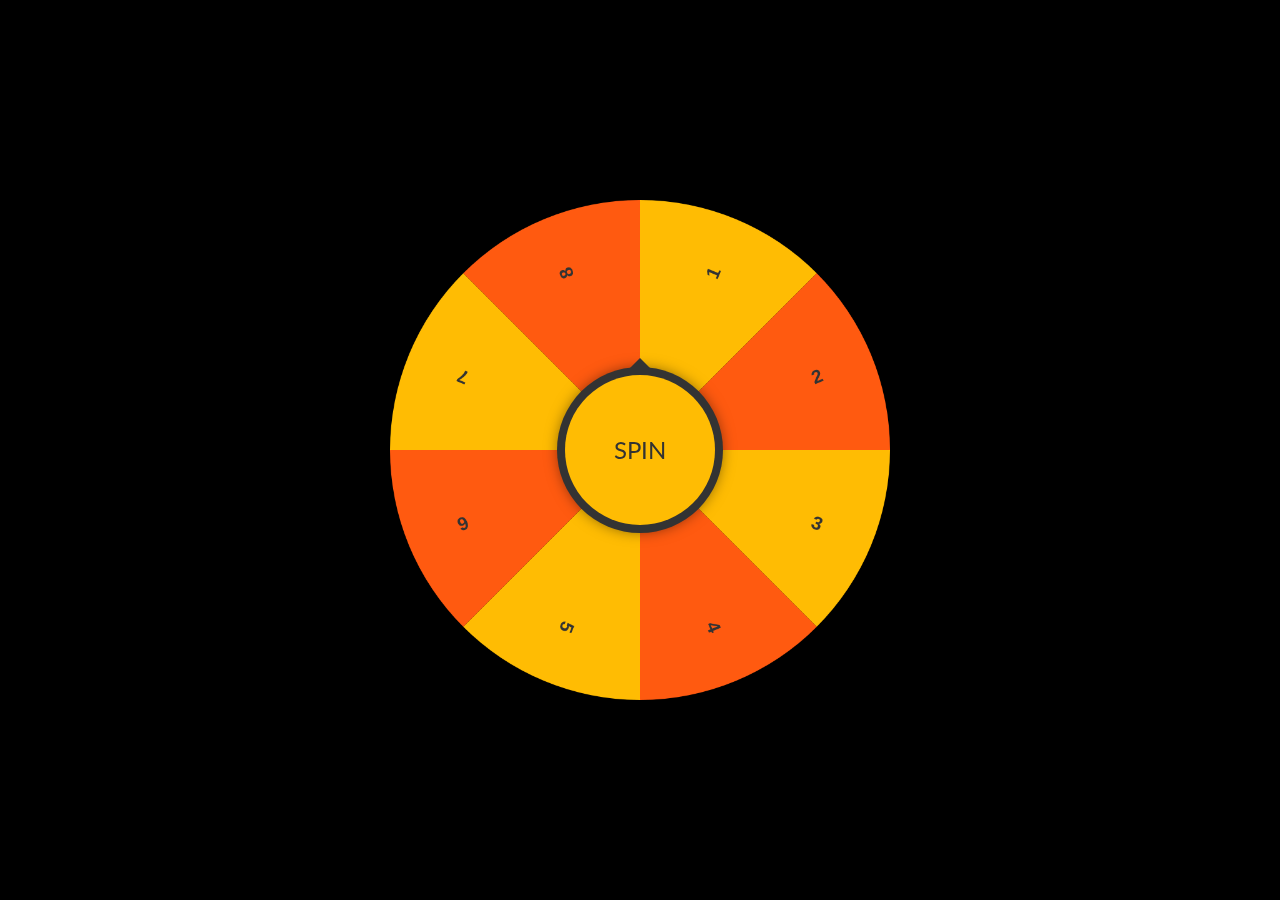
==== Index.html @ cc3cee80 "first commit" ====
<!doctype html>
<html>
  <head>
    <title>NiSource</title>
    <meta charset="UTF-8" />
    <style>
      @import url("https://fonts.googleapis.com/css2?family=Lato:wght@400;700&display=swap");
    </style>
    <link rel="stylesheet" href="styles.css" />
  </head>

  <body>
    <div id="spin_the_wheel">
      <canvas id="wheel" width="800" height="800"></canvas>
      <div id="spin">SPIN</div>
    </div>
    <script defer src="./script.js"></script>
  </body>
</html>
---- styles.css ----
* {
    margin: 0;
    padding: 0;
    box-sizing: border-box;
  }
  
  body {
    height: 100vh;
    display: grid;
    place-items: center;
    margin: 0;
    background-color: black;
  }
  
  #spin_the_wheel {
    display: inline-block;
    position: relative;
    overflow: hidden;
    z-index: 6;
    width: 90vw; /* Restrict the wheel to fit within viewport width */
    max-width: 500px; /* Optional max size for large screens */
    aspect-ratio: 1 / 1; /* Ensures the wheel remains circular */
  }
  
  #wheel {
    display: block;
    width: 100%; /* Matches the parent container */
    height: auto; /* Maintains aspect ratio */
  }
  
  #spin {
    font: 1.5em/0 "Lato", sans-serif;
    user-select: none;
    cursor: pointer;
    display: flex;
    justify-content: center;
    align-items: center;
    position: absolute;
    top: 50%;
    left: 50%;
    width: 30%; /* Proportional to the wheel */
    height: 30%; /* Proportional to the wheel */
    margin: -15%;
    background: #FFBC03; /* Default yellow background */
    color: #333333; /* Default dark text */
    box-shadow: 0 0 0 8px currentColor, 0 0px 15px 5px rgba(0, 0, 0, 0.6);
    border-radius: 50%;
    transition: 0.8s;
  }
  
  #spin::after {
    content: "";
    position: absolute;
    top: -17px;
    border: 10px solid transparent;
    border-bottom-color: currentColor;
    border-top: none;
  }
  
  .row {
    display: flex;
    flex-direction: row;
    flex-wrap: wrap;
    width: 100%;
  }
  
  .column {
    display: flex;
    flex-direction: column;
    flex-basis: 100%;
    flex: 1;
  }
  
  /* Responsive Adjustments */
  @media (max-width: 768px) {
    #spin {
      font-size: 1.2em; /* Adjust font size for smaller screens */
      width: 35%; /* Adjust button size */
      height: 35%;
      margin: -17.5%;
    }
  
    #spin::after {
      top: -14px; /* Adjust pointer position */
      border-width: 8px; /* Adjust pointer size */
    }
  }
  
  @media (max-width: 480px) {
    #spin {
      font-size: 1em; /* Smaller text for very small screens */
      width: 40%;
      height: 40%;
      margin: -20%;
    }
  
    #spin::after {
      top: -12px;
      border-width: 6px;
    }
  }
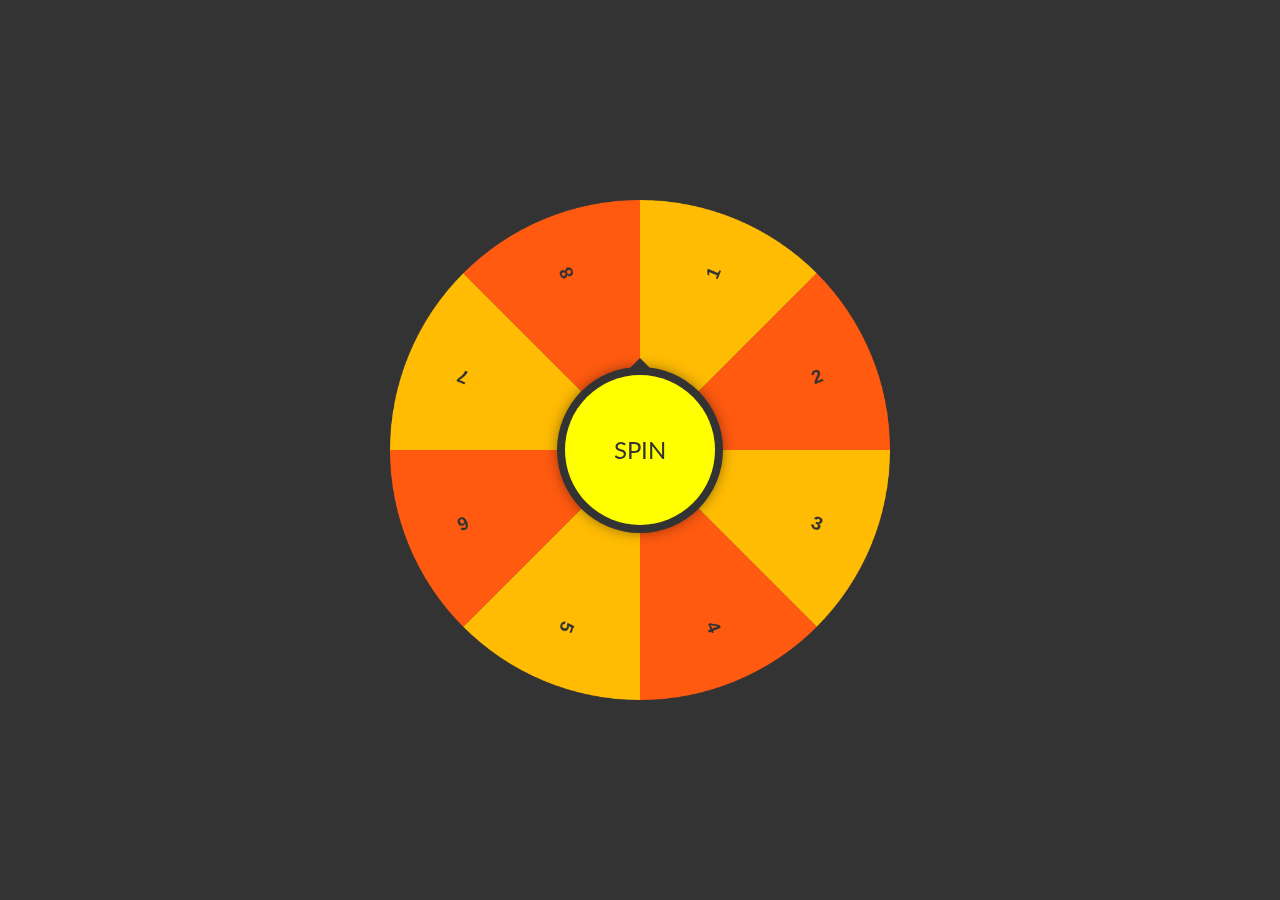
==== commit 3b08ac00: "third" ====
--- a/Index.html
+++ b/Index.html
@@ -1,7 +1,7 @@
 <!doctype html>
 <html>
   <head>
-    <title>NiSource</title>
+    <title>InfoSec</title>
     <meta charset="UTF-8" />
     <style>
       @import url("https://fonts.googleapis.com/css2?family=Lato:wght@400;700&display=swap");
@@ -16,4 +16,5 @@
     </div>
     <script defer src="./script.js"></script>
   </body>
+  
 </html>--- a/styles.css
+++ b/styles.css
@@ -1,102 +1,79 @@
+@import url('https://fonts.googleapis.com/css?family=Montserrat:400,800');
+
 * {
-    margin: 0;
-    padding: 0;
-    box-sizing: border-box;
+  margin: 0;
+  padding: 0;
+  box-sizing: border-box;
+}
+
+body {
+  font-family: 'Montserrat', sans-serif;
+  height: 100vh;
+  display: grid;
+  place-items: center;
+  margin: 0;
+  background-color: rgba(0, 0, 0, 0.8);
+  /* background-image: url('./second.png'); */
+  background-size: contain;
+  background-repeat: no-repeat;
+  background-position: center;
+  background-blend-mode: soft-light;
+
+  @media (max-width: 768px) {
+    background-size: cover;
   }
-  
-  body {
-    height: 100vh;
-    display: grid;
-    place-items: center;
-    margin: 0;
-    background-color: black;
+
+  @media (max-width: 480px) {
+    background-size: 120%;
   }
-  
-  #spin_the_wheel {
-    display: inline-block;
-    position: relative;
-    overflow: hidden;
-    z-index: 6;
-    width: 90vw; /* Restrict the wheel to fit within viewport width */
-    max-width: 500px; /* Optional max size for large screens */
-    aspect-ratio: 1 / 1; /* Ensures the wheel remains circular */
-  }
-  
-  #wheel {
-    display: block;
-    width: 100%; /* Matches the parent container */
-    height: auto; /* Maintains aspect ratio */
-  }
-  
-  #spin {
-    font: 1.5em/0 "Lato", sans-serif;
-    user-select: none;
-    cursor: pointer;
-    display: flex;
-    justify-content: center;
-    align-items: center;
-    position: absolute;
-    top: 50%;
-    left: 50%;
-    width: 30%; /* Proportional to the wheel */
-    height: 30%; /* Proportional to the wheel */
-    margin: -15%;
-    background: #FFBC03; /* Default yellow background */
-    color: #333333; /* Default dark text */
-    box-shadow: 0 0 0 8px currentColor, 0 0px 15px 5px rgba(0, 0, 0, 0.6);
-    border-radius: 50%;
-    transition: 0.8s;
-  }
-  
-  #spin::after {
-    content: "";
-    position: absolute;
-    top: -17px;
-    border: 10px solid transparent;
-    border-bottom-color: currentColor;
-    border-top: none;
-  }
-  
-  .row {
-    display: flex;
-    flex-direction: row;
-    flex-wrap: wrap;
-    width: 100%;
-  }
-  
-  .column {
-    display: flex;
-    flex-direction: column;
-    flex-basis: 100%;
-    flex: 1;
-  }
-  
-  /* Responsive Adjustments */
-  @media (max-width: 768px) {
-    #spin {
-      font-size: 1.2em; /* Adjust font size for smaller screens */
-      width: 35%; /* Adjust button size */
-      height: 35%;
-      margin: -17.5%;
-    }
-  
-    #spin::after {
-      top: -14px; /* Adjust pointer position */
-      border-width: 8px; /* Adjust pointer size */
-    }
-  }
-  
-  @media (max-width: 480px) {
-    #spin {
-      font-size: 1em; /* Smaller text for very small screens */
-      width: 40%;
-      height: 40%;
-      margin: -20%;
-    }
-  
-    #spin::after {
-      top: -12px;
-      border-width: 6px;
-    }
-  }
-  +}
+
+#spin_the_wheel {
+  display: inline-block;
+  position: relative;
+  overflow: hidden;
+  z-index: 6;
+  width: 90vw;
+  max-width: 500px;
+  aspect-ratio: 1 / 1;
+  transition: transform 0.3s ease-out; /* Smooth zoom effect */
+}
+
+#wheel {
+  display: block;
+  width: 100%;
+  height: auto;
+}
+
+#spin {
+  font: 1.5em/0 "Lato", sans-serif;
+  user-select: none;
+  cursor: pointer;
+  display: flex;
+  justify-content: center;
+  align-items: center;
+  position: absolute;
+  top: 50%;
+  left: 50%;
+  width: 30%;
+  height: 30%;
+  margin: -15%;
+  background-color: #FFBC03;
+  color: #333333;
+  box-shadow: 0 0 0 8px currentColor, 0 0px 15px 5px rgba(0, 0, 0, 0.6);
+  border-radius: 50%;
+  transition: transform 0.3s ease-out;
+}
+
+#spin::after {
+  content: "";
+  position: absolute;
+  top: -17px;
+  border: 10px solid transparent;
+  border-bottom-color: currentColor;
+  border-top: none;
+}
+
+.spin-zoom {
+  transform: scale(1.6); /* Slight zoom effect */
+}
